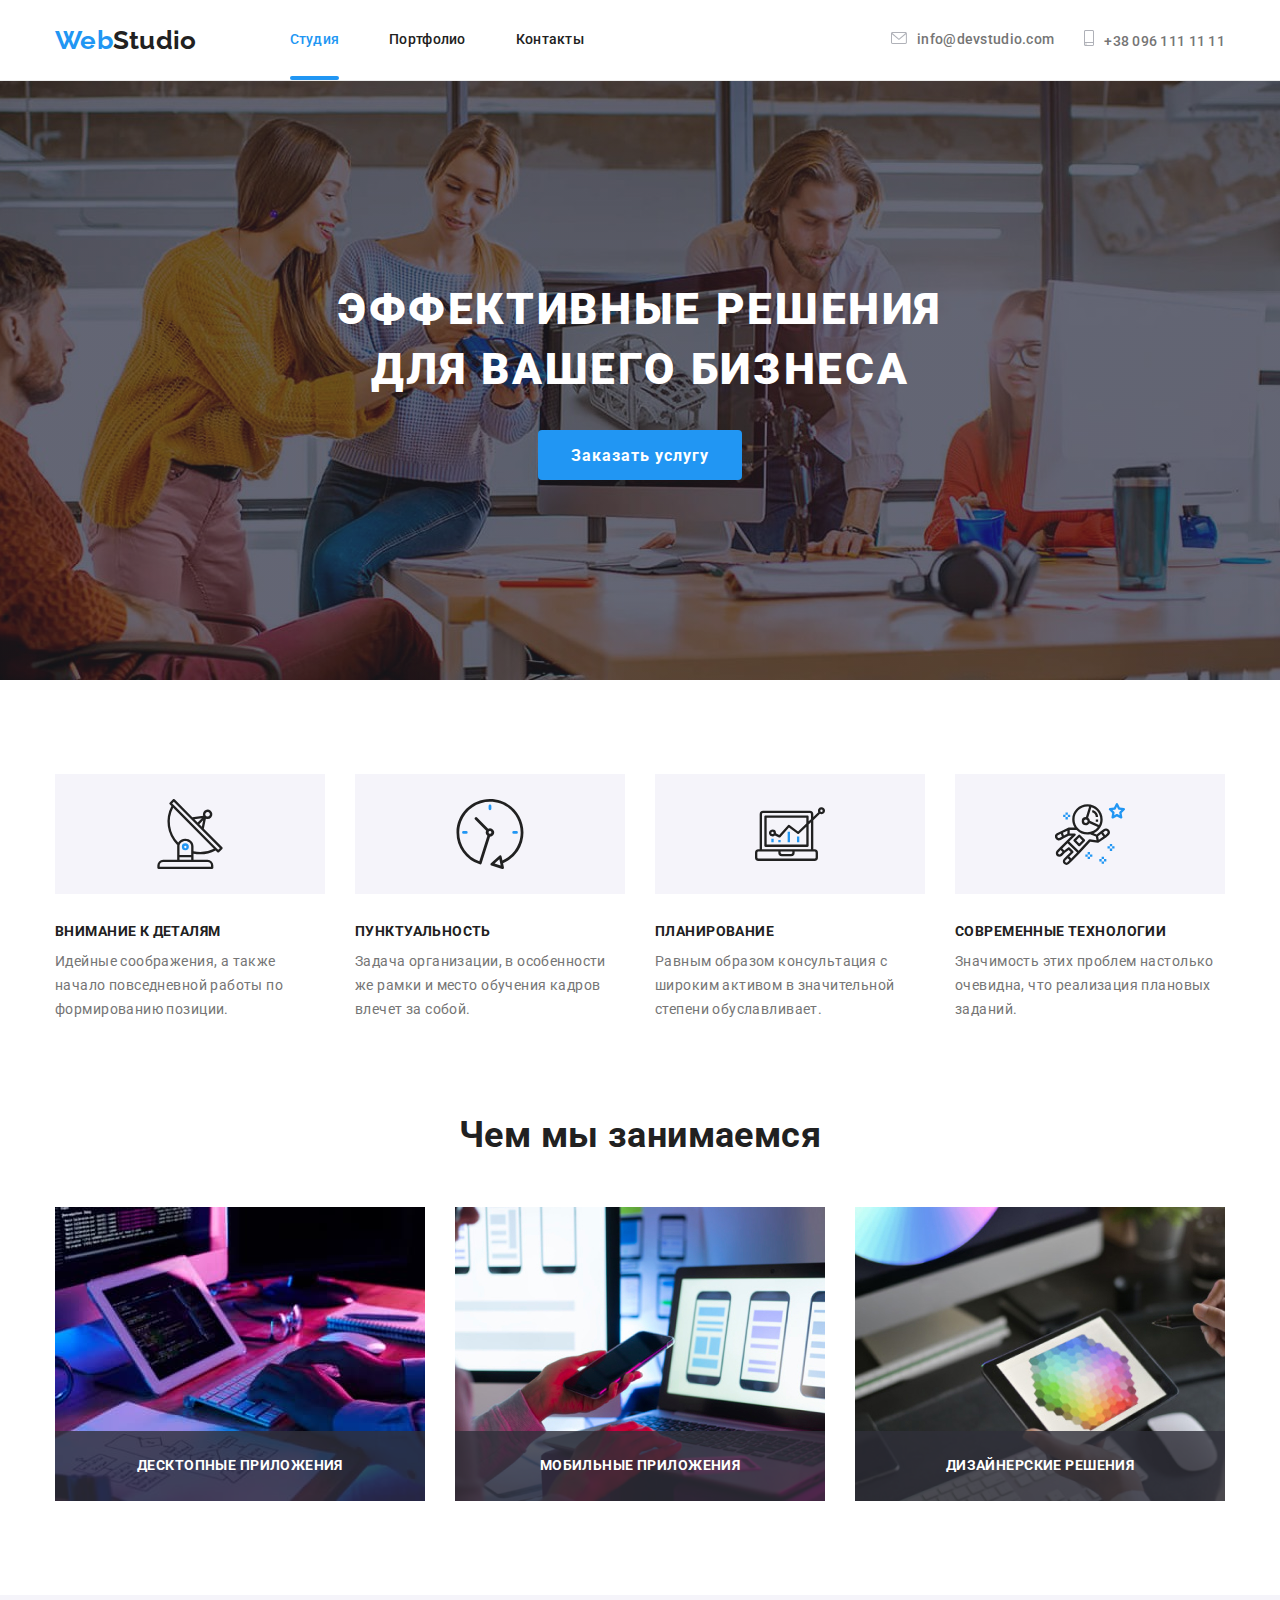
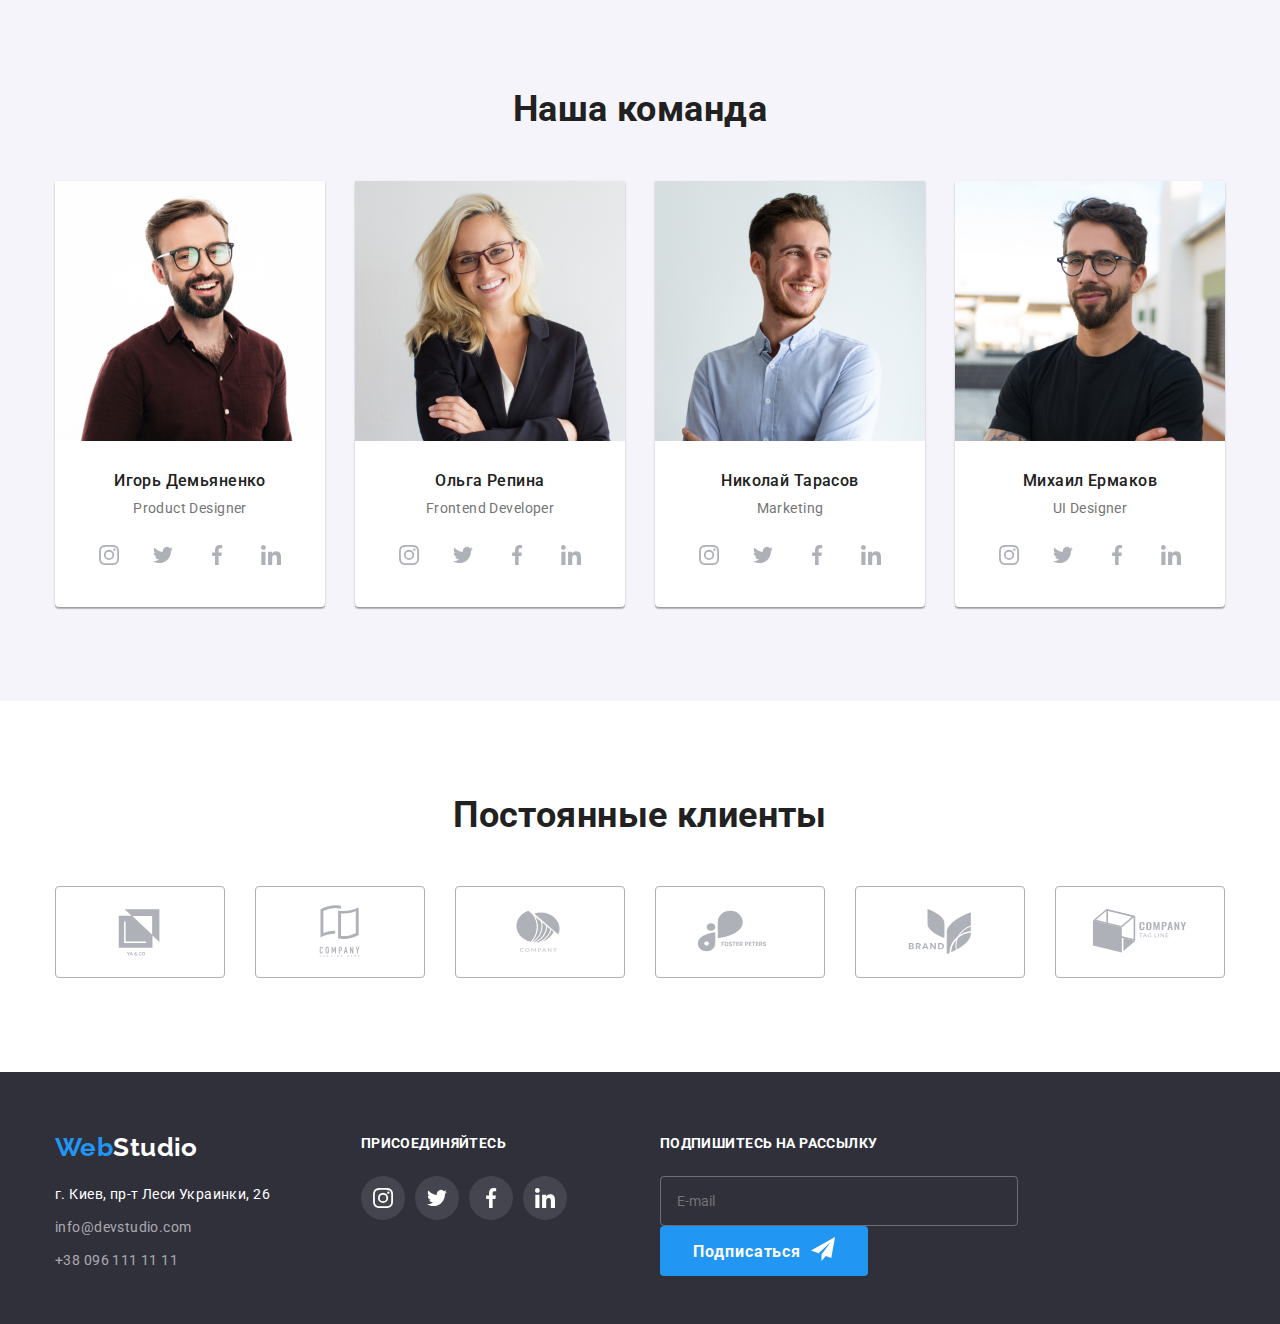
==== index.html @ db256083 "Create forms" ====
<!DOCTYPE html>
<html lang="ru">
  <head>
    <meta charset="UTF-8" />
    <meta http-equiv="X-UA-Compatible" content="IE=edge" />
    <meta name="viewport" content="width=device-width, initial-scale=1.0" />
    <title>WebStudio (Version 2.1)</title>
    <link
      rel="stylesheet"
      href="https://cdnjs.cloudflare.com/ajax/libs/modern-normalize/1.0.0/modern-normalize.min.css"
    />
    <!-- Нормализатор стилей -->
    <link rel="stylesheet" type="text/css" href="./css/styles.css" />
    <link rel="preconnect" href="https://fonts.googleapis.com" />
    <link rel="preconnect" href="https://fonts.gstatic.com" crossorigin />
    <link
      href="https://fonts.googleapis.com/css2?family=Raleway:wght@700&family=Roboto:wght@400;500;700;900&display=swap"
      rel="stylesheet"
    />
  </head>

  <body>
    <!-- HEADER -->

    <header class="header">
      <div class="container head">
        <a class="logo" href="#">Web<span class="logo__header">Studio</span></a>

        <nav class="nav">
          <ul class="nav__item">
            <li><a class="nav__link current" href="./index.html">Студия</a></li>
            <li><a class="nav__link" href="./portfolio.html">Портфолио</a></li>
            <li><a class="nav__link" href="#">Контакты</a></li>
          </ul>
        </nav>

        <ul class="contacts">
          <li class="contacts__item">
            <a class="contact" href="mailto:info@devstudio.com">
              <svg class="contact__svg envelope__icon">
                <use
                  href="./images/svg_directory/svg_sprite.svg#icon-envelope_vector"
                ></use></svg
              >info@devstudio.com</a
            >
          </li>
          <li class="contacts__item">
            <a class="contact" href="tel:+380961111111"
              ><svg class="contact__svg smartphone__icon">
                <use
                  href="./images/svg_directory/svg_sprite.svg#icon-smartphone_vector"
                ></use></svg
              >+38 096 111 11 11</a
            >
          </li>
        </ul>
      </div>
    </header>

    <main>
      <!-- MAIN_BLOCK -->

      <section class="section main">
        <!-- main -->
        <div class="container main">
          <h1 class="main__title">Эффективные решения для вашего бизнеса</h1>
          <button class="main__button" type="button" data-modal-open>
            Заказать услугу
          </button>
        </div>
      </section>

      <!-- FEATURES -->

      <section class="section__features">
        <!-- features -->
        <div class="container">
          <ul class="features">
            <!-- features__item -->
            <li class="features__item antenna__icon">
              <h3 class="features__title">Внимание к деталям</h3>
              <p class="features__text">
                Идейные соображения, а также начало повседневной работы по
                формированию позиции.
              </p>
            </li>

            <li class="features__item clock__icon">
              <h3 class="features__title">Пунктуальность</h3>
              <p class="features__text">
                Задача организации, в особенности же рамки и место обучения
                кадров влечет за собой.
              </p>
            </li>

            <li class="features__item diagram__icon">
              <h3 class="features__title">Планирование</h3>
              <p class="features__text">
                Равным образом консультация с широким активом в значительной
                степени обуславливает.
              </p>
            </li>

            <li class="features__item astronaut__icon">
              <h3 class="features__title">Современные технологии</h3>
              <p class="features__text">
                Значимость этих проблем настолько очевидна, что реализация
                плановых заданий.
              </p>
            </li>
          </ul>
        </div>
        <!-- /container-->
      </section>

      <!-- PICTURES -->

      <section class="section">
        <div class="container">
          <h2 class="title">Чем мы занимаемся</h2>

          <ul class="pictures">
            <li class="pictures__item">
              <img
                class="pictures__image"
                src="./images/pictures_directory/pictures_image1.jpg"
                alt="coding"
                width="370"
                height="294"
              />
              <div class="pictures__annotation">
                <h3 class="features__title pictures">Десктопные приложения</h3>
              </div>
            </li>

            <li class="pictures__item">
              <img
                class="pictures__image"
                src="./images/pictures_directory/pictures_image2.jpg"
                alt="development design"
                width="370"
                height="294"
              />
              <div class="pictures__annotation">
                <h3 class="features__title pictures">Мобильные приложения</h3>
              </div>
            </li>

            <li class="pictures__item">
              <img
                class="pictures__image"
                src="./images/pictures_directory/pictures_image3.jpg"
                alt="planchet with color specter"
                width="370"
                height="294"
              />
              <div class="pictures__annotation">
                <h3 class="features__title pictures">Дизайнерские решения</h3>
              </div>
            </li>
          </ul>
        </div>
        <!-- /container-->
      </section>
      <!-- /pictures -->

      <!-- TEAM -->

      <section class="section band">
        <div class="container">
          <h2 class="title">Наша команда</h2>

          <ul class="team">
            <li class="team__item">
              <img
                class="team__photo"
                src="./images/team_directory/team_image1.jpg"
                alt="Igor's photo"
                width="270"
                height="260"
              />

              <div class="team__info">
                <h3 class="team__name">Игорь Демьяненко</h3>
                <p class="team__prof">Product Designer</p>
              </div>

              <!-- Social Network 1 -->
              <ul class="network__links">
                <li class="network__into">
                  <a class="network__link" href="#">
                    <svg class="network__svg">
                      <use
                        href="./images/svg_directory/svg_sprite.svg#icon-instagram"
                      ></use>
                    </svg>
                  </a>
                </li>
                <li class="network__into">
                  <a class="network__link" href="#">
                    <svg class="network__svg">
                      <use
                        href="./images/svg_directory/svg_sprite.svg#icon-twitter"
                      ></use>
                    </svg>
                  </a>
                </li>
                <li class="network__into">
                  <a class="network__link" href="#">
                    <svg class="network__svg">
                      <use
                        href="./images/svg_directory/svg_sprite.svg#icon-facebook"
                      ></use>
                    </svg>
                  </a>
                </li>
                <li class="network__into">
                  <a class="network__link" href="#">
                    <svg class="network__svg">
                      <use
                        href="./images/svg_directory/svg_sprite.svg#icon-linkedin"
                      ></use>
                    </svg>
                  </a>
                </li>
              </ul>
            </li>

            <li class="team__item">
              <img
                class="team__photo"
                src="./images/team_directory/team_image2.jpg"
                alt="Igor's photo"
                width="270"
                height="260"
              />

              <div class="team__info">
                <h3 class="team__name">Ольга Репина</h3>
                <p class="team__prof">Frontend Developer</p>
              </div>

              <!-- Social Network 2 -->
              <ul class="network__links">
                <li class="network__into">
                  <a class="network__link" href="#">
                    <svg class="network__svg">
                      <use
                        href="./images/svg_directory/svg_sprite.svg#icon-instagram"
                      ></use>
                    </svg>
                  </a>
                </li>
                <li class="network__into">
                  <a class="network__link" href="#">
                    <svg class="network__svg">
                      <use
                        href="./images/svg_directory/svg_sprite.svg#icon-twitter"
                      ></use>
                    </svg>
                  </a>
                </li>
                <li class="network__into">
                  <a class="network__link" href="#">
                    <svg class="network__svg">
                      <use
                        href="./images/svg_directory/svg_sprite.svg#icon-facebook"
                      ></use>
                    </svg>
                  </a>
                </li>
                <li class="network__into">
                  <a class="network__link" href="#">
                    <svg class="network__svg">
                      <use
                        href="./images/svg_directory/svg_sprite.svg#icon-linkedin"
                      ></use>
                    </svg>
                  </a>
                </li>
              </ul>
            </li>

            <li class="team__item">
              <img
                class="team__photo"
                src="./images/team_directory/team_image3.jpg"
                alt="Igor's photo"
                width="270"
                height="260"
              />

              <div class="team__info">
                <h3 class="team__name">Николай Тарасов</h3>
                <p class="team__prof">Marketing</p>
              </div>

              <!-- Social Network 3 -->
              <ul class="network__links">
                <li class="network__into">
                  <a class="network__link" href="#">
                    <svg class="network__svg">
                      <use
                        href="./images/svg_directory/svg_sprite.svg#icon-instagram"
                      ></use>
                    </svg>
                  </a>
                </li>
                <li class="network__into">
                  <a class="network__link" href="#">
                    <svg class="network__svg">
                      <use
                        href="./images/svg_directory/svg_sprite.svg#icon-twitter"
                      ></use>
                    </svg>
                  </a>
                </li>
                <li class="network__into">
                  <a class="network__link" href="#">
                    <svg class="network__svg">
                      <use
                        href="./images/svg_directory/svg_sprite.svg#icon-facebook"
                      ></use>
                    </svg>
                  </a>
                </li>
                <li class="network__into">
                  <a class="network__link" href="#">
                    <svg class="network__svg">
                      <use
                        href="./images/svg_directory/svg_sprite.svg#icon-linkedin"
                      ></use>
                    </svg>
                  </a>
                </li>
              </ul>
            </li>

            <li class="team__item">
              <img
                class="team__photo"
                src="./images/team_directory/team_image4.jpg"
                alt="Igor's photo"
                width="270"
                height="260"
              />

              <div class="team__info">
                <h3 class="team__name">Михаил Ермаков</h3>
                <p class="team__prof">UI Designer</p>
              </div>

              <!-- Social Network 4 -->
              <ul class="network__links">
                <li class="network__into">
                  <a class="network__link" href="#">
                    <svg class="network__svg">
                      <use
                        href="./images/svg_directory/svg_sprite.svg#icon-instagram"
                      ></use>
                    </svg>
                  </a>
                </li>
                <li class="network__into">
                  <a class="network__link" href="#">
                    <svg class="network__svg">
                      <use
                        href="./images/svg_directory/svg_sprite.svg#icon-twitter"
                      ></use>
                    </svg>
                  </a>
                </li>
                <li class="network__into">
                  <a class="network__link" href="#">
                    <svg class="network__svg">
                      <use
                        href="./images/svg_directory/svg_sprite.svg#icon-facebook"
                      ></use>
                    </svg>
                  </a>
                </li>
                <li class="network__into">
                  <a class="network__link" href="#">
                    <svg class="network__svg">
                      <use
                        href="./images/svg_directory/svg_sprite.svg#icon-linkedin"
                      ></use>
                    </svg>
                  </a>
                </li>
              </ul>
            </li>
          </ul>
        </div>
        <!-- /container-->
      </section>
      <!-- /team -->

      <!-- CLIENTS -->

      <section class="section">
        <div class="container">
          <h2 class="title">Постоянные клиенты</h2>
          <ul class="clients">
            <li class="client">
              <a class="client__brand" href="#">
                <svg class="client__svg">
                  <use
                    href="./images/svg_directory/svg_sprite.svg#icon-client1"
                  ></use>
                </svg>
              </a>
            </li>
            <li class="client">
              <a class="client__brand" href="#">
                <svg class="client__svg">
                  <use
                    href="./images/svg_directory/svg_sprite.svg#icon-client2"
                  ></use>
                </svg>
              </a>
            </li>
            <li class="client">
              <a class="client__brand" href="#">
                <svg class="client__svg">
                  <use
                    href="./images/svg_directory/svg_sprite.svg#icon-client3"
                  ></use>
                </svg>
              </a>
            </li>
            <li class="client">
              <a class="client__brand" href="#">
                <svg class="client__svg">
                  <use
                    href="./images/svg_directory/svg_sprite.svg#icon-client4"
                  ></use>
                </svg>
              </a>
            </li>
            <li class="client">
              <a class="client__brand" href="#">
                <svg class="client__svg">
                  <use
                    href="./images/svg_directory/svg_sprite.svg#icon-client5"
                  ></use>
                </svg>
              </a>
            </li>
            <li class="client">
              <a class="client__brand" href="#">
                <svg class="client__svg">
                  <use
                    href="./images/svg_directory/svg_sprite.svg#icon-client6"
                  ></use>
                </svg>
              </a>
            </li>
          </ul>
        </div>
      </section>

      <!-- MODAL WINDOW -->

      <div class="backdrop is-hidden" data-modal>
        <div class="modal">
          <button class="modal__button" data-modal-close>
            <svg class="modal__svg">
              <use
                href="./images/svg_directory/svg_sprite.svg#icon-modal_cross"
              ></use>
            </svg>
          </button>

          <h2 class="modal__title">Оставьте свои данные, мы вам перезвоним</h2>

          <!-- * Form Modal Window-->
          <form>
            <ul class="form-modal__item">
              <li class="form-modal__list">
                <label class="form-modal__label">Имя</label>
                <input
                  class="form-modal__input name"
                  name="modal_name"
                  type="text"
                />
              </li>

              <li class="form-modal__list">
                <label class="form-modal__label">Телефон</label>
                <input
                  class="form-modal__input tel"
                  name="modal_tel"
                  type="tel"
                />
              </li>

              <li class="form-modal__list">
                <label class="form-modal__label">Почта</label>
                <input
                  class="form-modal__input email"
                  name="modal_email"
                  type="email"
                />
              </li>
              <li class="form-modal__list list__textarea">
                <label class="form-modal__label">Комментарий</label>
                <textarea
                  class="form-modal__input comment"
                  name="modal_comment"
                  placeholder="Введите текст"
                ></textarea>
              </li>
            </ul>
            <label class="form-modal__label">
              <input
                class="form-modal__radio"
                name="modal-radio"
                type="radio"
              />
              Соглашаюсь с рассылкой и принимаю
              <a class="form-modal__link">Условия договора</a>
            </label>
            <button class="main__button">Отправить</button>
          </form>
          <!-- /form -->
        </div>
      </div>
    </main>

    <!-- FOOTER -->

    <footer class="footer">
      <div class="container bottom">
        <!-- Feedback -->
        <div class="feedback">
          <a class="logo" href="#"
            >Web<span class="logo__footer">Studio</span></a
          >

          <address class="address">г. Киев, пр-т Леси Украинки, 26</address>

          <ul class="contacts__footer">
            <li>
              <a class="contact__footer" href="mailto:info@devstudio.com"
                >info@devstudio.com</a
              >
            </li>
            <li>
              <a class="contact__footer" href="tel:+380961111111"
                >+38 096 111 11 11</a
              >
            </li>
          </ul>
        </div>
        <!-- /Feedback -->

        <!-- Footer__Network -->
        <div class="footer__network">
          <h3 class="features__title bottom">присоединяйтесь</h3>
          <ul class="network__links bottom">
            <li class="network__into">
              <a class="network__link" href="#">
                <svg class="network__svg bottom">
                  <use
                    href="./images/svg_directory/svg_sprite.svg#icon-instagram"
                  ></use>
                </svg>
              </a>
            </li>
            <li class="network__into">
              <a class="network__link" href="#">
                <svg class="network__svg bottom">
                  <use
                    href="./images/svg_directory/svg_sprite.svg#icon-twitter"
                  ></use>
                </svg>
              </a>
            </li>
            <li class="network__into">
              <a class="network__link" href="#">
                <svg class="network__svg bottom">
                  <use
                    href="./images/svg_directory/svg_sprite.svg#icon-facebook"
                  ></use>
                </svg>
              </a>
            </li>
            <li class="network__into">
              <a class="network__link" href="#">
                <svg class="network__svg bottom">
                  <use
                    href="./images/svg_directory/svg_sprite.svg#icon-linkedin"
                  ></use>
                </svg>
              </a>
            </li>
          </ul>
        </div>

        <div class="form__footer">
          <h3 class="features__title bottom">Подпишитесь на рассылку</h3>
          <form>
            <label>
              <input
                class="form-mail__footer"
                name="email__footer"
                type="email"
                placeholder="E-mail"
              />
            </label>
            <button class="main__button form">
              Подписаться<svg class="form-footer__svg">
                <use
                  href="./images/svg_directory/svg_sprite.svg#icon-telegram_vector"
                ></use>
              </svg>
            </button>
          </form>
        </div>
      </div>
      <!-- /container-->
    </footer>

    <!-- JS Scripts -->

    <script src="./modal.js"></script>
  </body>
</html>
---- css/styles.css ----
html {
  box-sizing: border-box;
}

*,
*::after,
*::before {
  box-sizing: inherit;
}

:root {
  --title-color: #212121;
  --active-linc-color: #2196f3;
  --text-color: #757575;
  --header-white: #ffffff;
  --background-team: #f5f4fa;
  --background-footer-color: #2f303a;
  --contact-footer-color: rgba(255, 255, 255, 0.6);
  --portfolio-border-color: #eeeeee;
  --header-border-color: #ececec;
  /* icons-color*/
  --pictures-annotation-color: rgba(47, 48, 58, 0.8);
  --social-network-rest: #afb1b8;
  --social-network-footer: rgba(255, 255, 255, 0.1);
  --modal-alpha: rgba(0, 0, 0, 0.2);
  --modal-button-color: #000;
  /* form-color */
  --invisible: rgba(0, 0, 0, 0);
  --footer-form-email: rgba(255, 255, 255, 0.3);
  --modal-form-border: rgba(33, 33, 33, 0.2);
}

body {
  padding-top: 80px;

  font-family: "Roboto", "Raleway", sans-serif;
  font-style: normal;
  color: var(--title-color, black);
  font-size: 14px;
  font-weight: normal;
  line-height: 1.14;
  letter-spacing: 0.03em;
}

ul {
  padding: 0;
  margin: 0;
}

h1,
h2,
h3,
h4,
h5,
h6,
p {
  margin: 0;
  padding: 0;
}

img {
  display: block;
}

/* !!! Containers !!! */

.container {
  width: 1200px;
  margin: 0 auto;
  padding: 0 15px;
}

.container.head {
  display: flex;
  /* центрирует контент по вертикале */
  align-items: center;
}

.container.bottom {
  display: flex;
}

/* !!! Header and Footer !!! */

.header {
  position: fixed;
  z-index: 10;
  top: 0;
  width: 100%;

  background-color: var(--header-white, white);
  border-bottom: 1px solid var(--header-border-color);

  font-weight: 500;
  letter-spacing: 0.02em;
}

.footer {
  color: var(--header-white, white);
  background-color: var(--background-footer-color, black);
  height: 252px;
  line-height: 1.7;
  padding: 60px 0;
}

.logo {
  text-decoration: none;
  font-family: "Raleway", sans-serif;
  font-size: 26px;
  font-weight: bold;
  line-height: 1.19;
  color: var(--active-linc-color, lightblue);

  margin-right: 93px;
}

.logo__header {
  color: var(--title-color, black);
}

.logo__footer {
  color: var(--header-white, white);
}

.nav__item {
  list-style: none;

  padding: 0;
  margin: 0;
  display: flex;
}

.nav__item li:not(:last-child) {
  margin-right: 50px;
}
.contacts li:not(:last-child) {
  /* всем элементам кроме последнего */
  margin-right: 30px;
}

.nav__link {
  text-decoration: none;
  color: inherit;

  display: block;
  padding-top: 32px;
}

.contacts {
  display: flex;
  align-items: center;
  list-style: none;

  padding: 0;
  margin-left: auto;
}

.contact {
  text-decoration: none;
  color: var(--text-color, gray);

  padding-top: 32px;
  padding-bottom: 32px;

  transition-duration: 250ms;
  transition-timing-function: cubic-bezier(0.4, 0, 0.2, 1);
}

.contact__svg {
  margin-right: 10px;
  fill: var(--social-network-rest, gray);

  transition-duration: 250ms;
  transition-timing-function: cubic-bezier(0.4, 0, 0.2, 1);
}

.contact__svg.envelope__icon {
  width: 16px;
  height: 12px;
}

.contact__svg.smartphone__icon {
  width: 10px;
  height: 16px;
}

.contact:hover .contact__svg,
.contact:focus .contact__svg {
  fill: var(--active-linc-color, lightblue);
}

.contacts__footer {
  list-style: none;
  padding: 0;
}

.contact__footer {
  display: block;
  text-decoration: none;
  color: var(--contact-footer-color, white);
}

.contacts__footer li:not(:last-child) {
  margin-bottom: 9px;
}

.nav__link,
.contact,
.contact__foote {
  transition-duration: 250ms;
  transition-timing-function: cubic-bezier(0.4, 0, 0.2, 1);
}

.nav__link:hover,
.nav__link:focus,
.contact:hover,
.contact:focus,
.contact__footer:hover,
.contact__footer:focus {
  color: var(--active-linc-color, lightblue);
}

.nav__link::after {
  display: block;
  content: "";
  margin-top: 28px;

  width: inherit;
  height: 4px;
  background-color: var(--active-linc-color);
  border-radius: 2px;

  transition-duration: 250ms;
  transition-timing-function: cubic-bezier(0.4, 0, 0.2, 1);

  opacity: 0;
}

.nav__link:hover::after,
.nav__link.current::after {
  opacity: 1;
}

.nav__link.current {
  color: var(--active-linc-color, lightblue);
}

.footer .logo {
  display: block;
  margin-bottom: 20px;
}

.address {
  font-style: normal;
  margin-bottom: 9px;
}

/* !!! Main block !!! */

.section {
  /* margin-bottom: 94px; */
  padding: 94px 0;
}

.section.main {
  letter-spacing: 0.06em;
  text-align: center;
  color: var(--header-white);

  background-image: linear-gradient(
      to right,
      rgba(47, 48, 58, 0.4),
      rgba(47, 48, 58, 0.4)
    ),
    url("../images/hero_directory/hero.jpg");
  background-repeat: no-repeat;
  background-size: cover;
  background-position: center;
  background-color: var(--background-footer-color, gray);

  height: 600px;
  padding: 200px 0;
}

.main__title {
  font-size: 44px;
  font-weight: 900;
  line-height: 1.36;
  letter-spacing: 0.06em;
  text-transform: uppercase;

  width: 696px;
  margin: 0 auto;
  margin-bottom: 30px;
}

.main__button {
  color: var(--header-white, white);
  background-color: var(--active-linc-color, lightblue);

  font-family: inherit;
  font-size: 16px;
  font-weight: bold;
  line-height: 1.87;
  letter-spacing: 0.06em;
  cursor: pointer;

  /* width: 200px; */
  min-width: 200px;
  height: 50px;

  border-radius: 4px;
  padding: 10px 32px;
  text-align: center;
  border: 1px solid transparent;

  transition-duration: 250ms;
  transition-timing-function: cubic-bezier(0.4, 0, 0.2, 1);
}

.main__button:hover,
.main__button:focus {
  background-color: #188ce8;
}

/* !!! Features  block !!! */

.title {
  font-size: 36px;
  line-height: 1.16;

  text-align: center;
  margin-bottom: 50px;
}

.section__features {
  padding-top: 94px;
}

.features {
  list-style: none;
  text-align: left;

  display: flex;
  justify-content: center;
  padding: 0;
}

.features__item {
  width: 270px;
}

.features__item:not(:last-child) {
  margin-right: 30px;
}

.features__item::before {
  display: block;
  content: "";

  height: 120px;
  margin-bottom: 30px;

  background-repeat: no-repeat;
  background-size: contain;
  background-position: center;
  background-color: var(--background-team, gray);
}

.features__item.antenna__icon::before {
  background-image: url("../images/svg_directory/svg__features/antenna_vector.svg");
  background-size: 70px;
}

.features__item.clock__icon::before {
  background-image: url("../images/svg_directory/svg__features/clock_vector.svg");
  background-size: 70px;
}

.features__item.diagram__icon::before {
  background-image: url("../images/svg_directory/svg__features/diagram_vector.svg");
  background-size: 70px;
}

.features__item.astronaut__icon::before {
  background-image: url("../images/svg_directory/svg__features/astronaut_vector.svg");
  background-size: 70px;
}

.features__title {
  font-size: 14px;
  text-transform: uppercase;

  margin-bottom: 10px;
}

.features__text {
  color: var(--text-color, gray);
  line-height: 1.7;
  margin: 0;
}

/* !!! Pictures block !!! */

.pictures {
  display: flex;
  justify-content: center;
  padding: 0;

  list-style: none;
}

.pictures__item {
  position: relative; /* без этого атрибута появляются 3px внизу*/
}

.pictures__item:not(:last-child) {
  margin-right: 30px;
}

.pictures__annotation {
  position: absolute;
  bottom: 0;
  padding-top: 27px;
  padding-bottom: 27px;
  width: 100%;
  text-align: center;
  background-color: var(--pictures-annotation-color);
}

.features__title.pictures {
  margin: 0;
  color: var(--header-white, white);
}

/* !!! Team block !!! */

.section.band {
  background-color: var(--background-team);
}

.team {
  list-style: none;
  display: flex;
}

.team__item {
  text-align: center;
  line-height: 1.19;
  width: 270px;

  background-color: var(--header-white, white);
  border-radius: 0px 0px 4px 4px;
  box-shadow: 0px 1px 3px rgba(0, 0, 0, 0.12), 0px 1px 1px rgba(0, 0, 0, 0.14),
    0px 2px 1px rgba(0, 0, 0, 0.2);
}

.team__item:not(:last-child) {
  margin-right: 30px;
}

.team__photo,
.portfolio__image {
  display: block;
}

.team__info {
  padding-top: 30px;
}

.team__name {
  font-size: 16px;
  font-weight: 500;

  margin-bottom: 10px;
}

.team__prof {
  color: var(--text-color, gray);
}

/* Social Network*/

.network__links {
  list-style: none;
  display: flex;
  padding: 16px 32px 30px 32px;
}

.network__into:not(:last-child) {
  margin-right: 10px;
}

.network__link {
  display: flex;
  cursor: pointer;
  width: 44px;
  height: 44px;
  justify-content: center;
  align-items: center;

  border-radius: 50%;
  transition-duration: 250ms;
  transition-timing-function: cubic-bezier(0.4, 0, 0.2, 1);
}

.network__link:hover,
.network__link:focus {
  background: var(--active-linc-color, teal);
}

.network__svg {
  width: 20px;
  height: 20px;
  fill: var(--social-network-rest, gray);

  transition-duration: 250ms;
  transition-timing-function: cubic-bezier(0.4, 0, 0.2, 1);
}

.network__link:hover .network__svg,
.network__link:focus .network__svg {
  fill: var(--header-white, white);
}

/* !!! Clients block !!! */

.clients {
  list-style: none;
  display: flex;
}

.client:not(:last-child) {
  margin-right: 30px;
}

.client__brand {
  display: flex;
  justify-content: center;
  align-items: center;

  border: 1px solid var(--social-network-rest, gray);
  border-radius: 4px;

  width: 170px;
  height: 92px;

  transition-duration: 250ms;
  transition-timing-function: cubic-bezier(0.4, 0, 0.2, 1);
}

.client__brand:hover,
.client__brand:focus {
  border: 1px solid var(--active-linc-color, teal);
}

.client__svg {
  width: 106px;
  height: 60px;
  fill: var(--social-network-rest, gray);

  transition-duration: 250ms;
  transition-timing-function: cubic-bezier(0.4, 0, 0.2, 1);
}

.client__brand:hover .client__svg,
.client__brand:focus .client__svg {
  fill: var(--active-linc-color, teal);
}

/* *Footer__Network */

.feedback {
  margin-right: 70px;
}

.footer__network {
  margin-right: 93px;
}

.features__title.bottom {
  margin-bottom: 20px;
}

.network__links.bottom {
  padding: 0;
}

.network__links.bottom .network__link {
  background: var(--social-network-footer, gray);
  border-radius: 50%;
}
.network__links.bottom .network__link:hover,
.network__links.bottom .network__link:focus {
  background: var(--active-linc-color, teal);
}

.network__svg.bottom {
  fill: var(--header-white);
}

/* *Form__Footer */

.form-mail__footer {
  width: 358px;
  height: 50px;
  margin-right: 12px;
  padding: 15px 16px;

  color: var(--contact-footer-color);

  background-color: var(--invisible);
  border: 1px solid var(--footer-form-email);
  border-radius: 4px;
}

.main__button.form {
  display: flex;
}

.form-footer__svg {
  width: 24px;
  height: 24px;
  margin-left: 10px;
  justify-content: center;
  align-items: center;

  fill: var(--header-white, white);
}

/* !!! Portfolio !!! */

.visually-hidden {
  /* Скрывает заголовок */
  position: absolute;
  width: 1px;
  height: 1px;
  margin: -1px;
  border: 0;
  padding: 0;

  white-space: nowrap;
  clip-path: inset(100%);
  clip: rect(0 0 0 0);
  overflow: hidden;
}

.filter {
  list-style: none;
  justify-content: center;
  display: flex;
  margin-bottom: 50px;
}

.filter li:not(:last-child) {
  margin-right: 8px;
}

.filter__button {
  font-family: inherit;
  font-size: 16px;
  font-weight: 500;
  line-height: 1.62;
  letter-spacing: 0.03em;
  cursor: pointer;

  color: inherit;
  background-color: var(--background-team);

  border-radius: 4px;
  padding: 6px 22px;
  text-align: center;
  border: 1px solid transparent;

  transition-duration: 250ms;
  transition-timing-function: cubic-bezier(0.4, 0, 0.2, 1);
}

.filter__button:hover,
.filter__button:focus {
  color: var(--header-white, white);
  background-color: var(--active-linc-color, lightblue);
  box-shadow: 0px 3px 1px rgba(0, 0, 0, 0.1), 0px 1px 2px rgba(0, 0, 0, 0.08),
    0px 2px 2px rgba(0, 0, 0, 0.12);
}

.portfolio__items {
  list-style: none;

  display: flex;
  flex-wrap: wrap;
}

.portfolio__project {
  width: 370px;

  transition-duration: 250ms;
  transition-timing-function: cubic-bezier(0.4, 0, 0.2, 1);
}

.portfolio__project:hover {
  cursor: pointer;
  box-shadow: 0px 1px 1px rgba(0, 0, 0, 0.12), 0px 4px 4px rgba(0, 0, 0, 0.06),
    1px 4px 6px rgba(0, 0, 0, 0.16);
}

.portfolio__project:not(:nth-child(3n + 3)) {
  margin-right: 30px;
}

.portfolio__project:not(:nth-child(1n + 7)) {
  margin-bottom: 30px;
}

.portfolio__thumb {
  position: relative;
  overflow: hidden;
  width: 370px;
  height: 294px;
}

.portfolio__window {
  position: absolute;
  bottom: 0;

  width: 100%;
  height: 100%;

  font-size: 18px;
  font-weight: normal;
  line-height: 1.5;
  color: #ffffff;
  text-align: left;

  background-color: rgba(33, 150, 243, 0.9);

  transform: translateY(100%);
  transition: transform 250ms cubic-bezier(0.4, 0, 0.2, 1);
}

.portfolio__window p {
  padding: 63px 24px;
}

.portfolio__project:hover .portfolio__window {
  transform: translateY(0);
}

.portfolio__item {
  padding: 20px 24px;
  border-left: 1px solid var(--portfolio-border-color, gray);
  border-right: 1px solid var(--portfolio-border-color, gray);
  border-bottom: 1px solid var(--portfolio-border-color, gray);
}

.portfolio__title {
  font-size: 18px;
  line-height: 2;
  letter-spacing: 0.06em;

  margin-bottom: 4px;
}

.portfolio__specialization {
  font-size: 16px;
  line-height: 1.87;
  color: var(--text-color, gray);
}

/* !!! Modal Window !!! */

.backdrop {
  position: fixed;
  z-index: 20;

  top: 0;
  width: 100%;
  height: 100%;
  background-color: var(--modal-alpha);
}

.backdrop.is-hidden {
  opacity: 0;
  pointer-events: none;
  visibility: hidden;
}

.modal {
  position: absolute;
  top: 50%;
  left: 50%;
  transform: translate(-50%, -50%);

  width: 528px;
  height: 581px;

  text-align: center;

  background-color: var(--header-white, white);
}

.modal__button {
  display: flex;
  justify-content: center;
  align-items: center;

  width: 30px;
  height: 30px;
  padding: 0;
  margin-left: auto;
  margin-top: 8px;
  margin-right: 8px;

  background-color: var(--header-white, white);
  border: 1px solid rgba(0, 0, 0, 0.1);
  border-radius: 50%;

  cursor: pointer;
  transition-duration: 250ms;
  transition-timing-function: cubic-bezier(0.4, 0, 0.2, 1);
}

.modal__button:hover,
.modal__button:focus {
  background-color: rgb(235, 18, 18);
}

.modal__svg {
  width: 11px;
  height: 11px;
  fill: var(--modal-button-color);

  transition-duration: 250ms;
  transition-timing-function: cubic-bezier(0.4, 0, 0.2, 1);
}

.modal__button:hover .modal__svg,
.modal__button:focus .modal__svg {
  fill: var(--header-white);
}

.modal__title {
  margin-bottom: 12px;

  font-size: 20px;
  font-weight: bold;
  line-height: 1.15;
}

/* * Form__Modal-Window*/

.form-modal__item {
  padding-left: 40px;
  padding-right: 40px;

  text-align: left;
}

.form-modal__list {
  margin-bottom: 10px;
  list-style: none;
}

.form-modal__list.list__textarea {
  margin-bottom: 20px;
}

.form-modal__label {
  display: block;
  margin-bottom: 4px;
  color: var(--text-color);
}

.form-modal__input {
  width: 448px;
  height: 40px;

  border: 1px solid var(--modal-form-border);
  border-radius: 4px;

  transition-duration: 250ms;
  transition-timing-function: cubic-bezier(0.4, 0, 0.2, 1);
}

.form-modal__input.comment {
  display: block;
  height: 120px;
  padding: 12px 16px;

  resize: none;
}

.form-modal__input:hover,
.form-modal__input:focus,
.form-modal__input:active {
  border: 1px solid var(--active-linc-color);
}

.form-modal__link {
}
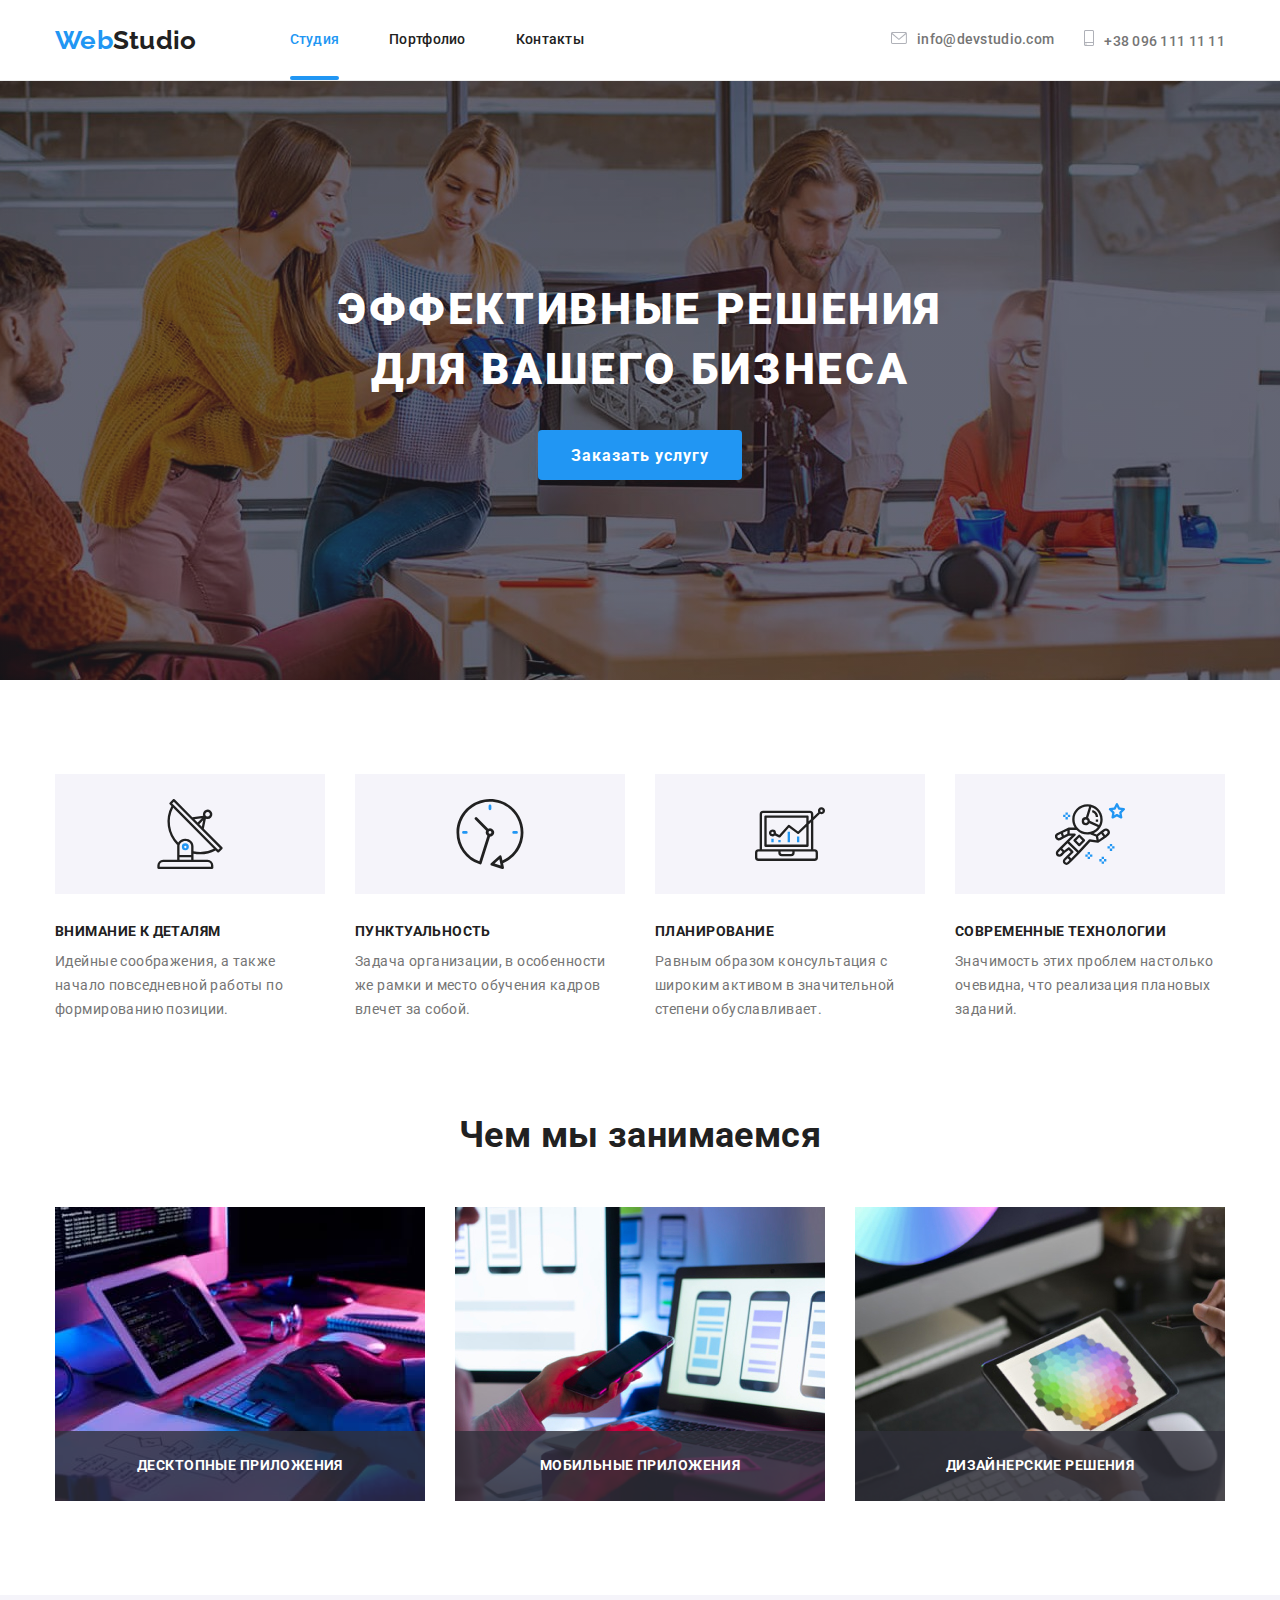
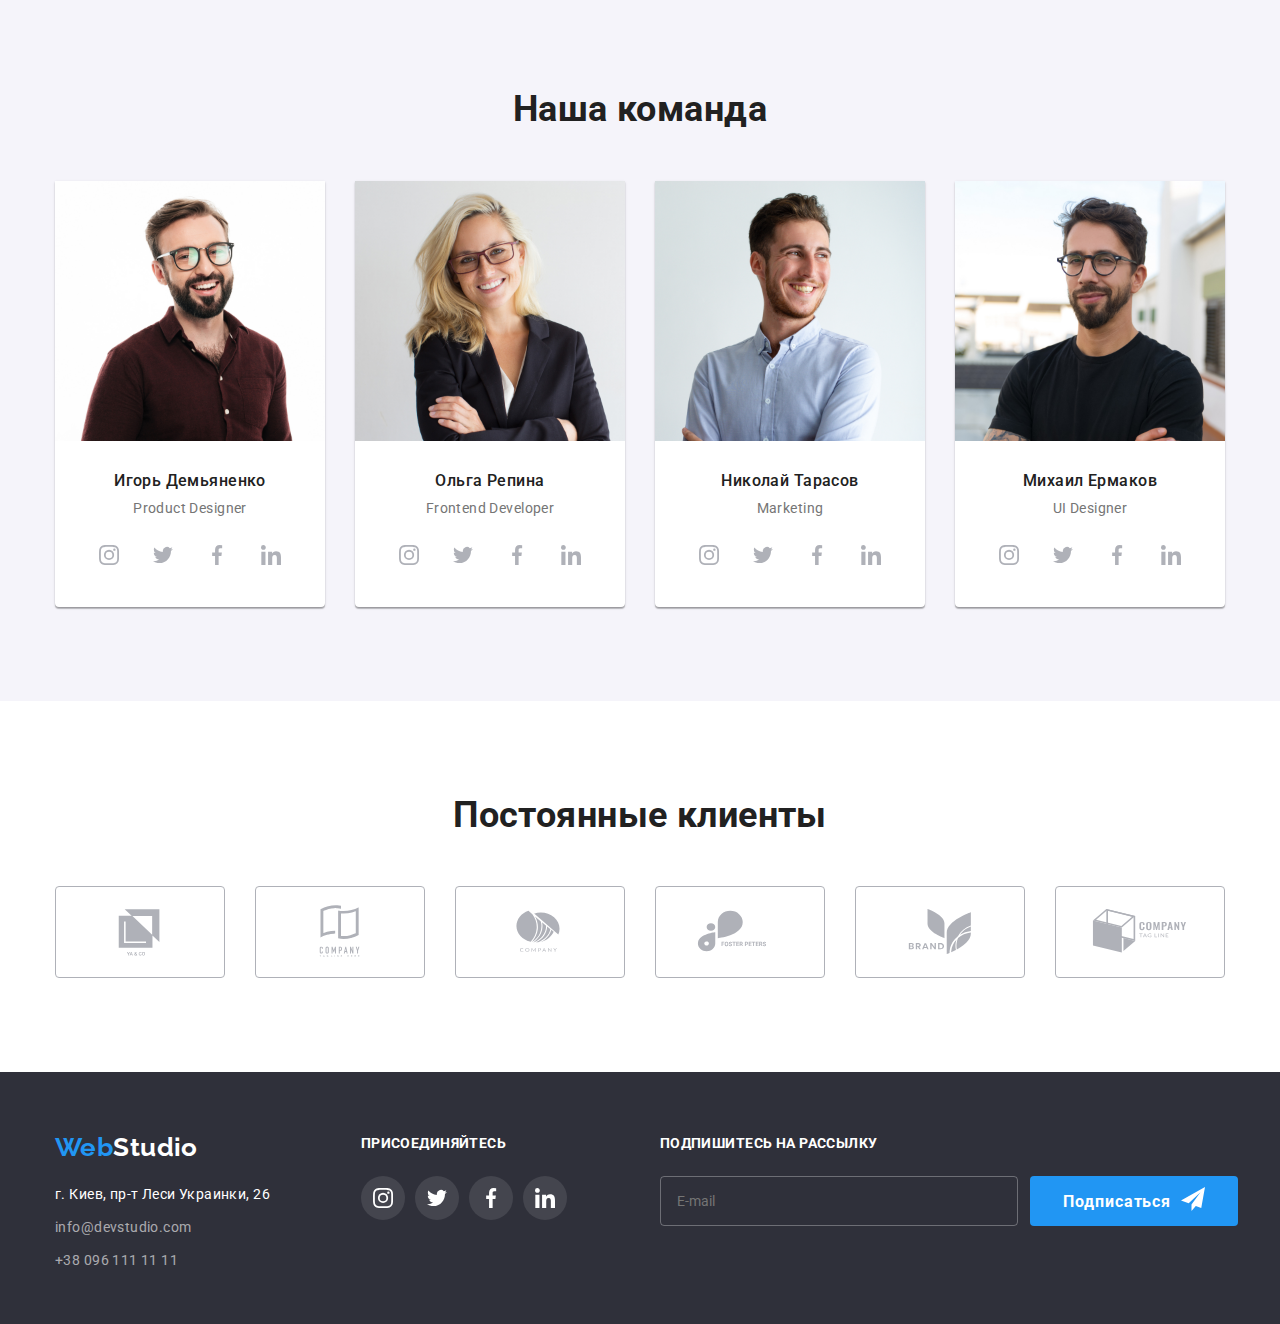
==== commit cb22f4c0: "Fix form in modal window" ====
--- a/index.html
+++ b/index.html
@@ -460,7 +460,7 @@
         </div>
       </section>
 
-      <!-- MODAL WINDOW -->
+      <!-- !!!MODAL WINDOW -->
 
       <div class="backdrop is-hidden" data-modal>
         <div class="modal">
@@ -479,30 +479,46 @@
             <ul class="form-modal__item">
               <li class="form-modal__list">
                 <label class="form-modal__label">Имя</label>
-                <input
-                  class="form-modal__input name"
-                  name="modal_name"
-                  type="text"
-                />
+                <div class="form-modal__into">
+                  <input
+                    class="form-modal__input name"
+                    name="modal_name"
+                    type="text"
+                  />
+                  <svg class="form-modal__svg man__svg">
+                    <use  href="./images/svg_directory/svg_sprite.svg#icon-man_phorm_vector"></use>
+                  </svg>
+                </div>
               </li>
 
               <li class="form-modal__list">
                 <label class="form-modal__label">Телефон</label>
-                <input
-                  class="form-modal__input tel"
-                  name="modal_tel"
-                  type="tel"
-                />
+                <div class="form-modal__into">
+                  <input
+                    class="form-modal__input tel"
+                    name="modal_tel"
+                    type="tel"
+                  />
+                  <svg class="form-modal__svg telephone__svg">
+                    <use  href="./images/svg_directory/svg_sprite.svg#icon-telephone_phorm_vector"></use>
+                  </svg>
+                </div>
               </li>
 
               <li class="form-modal__list">
                 <label class="form-modal__label">Почта</label>
-                <input
-                  class="form-modal__input email"
-                  name="modal_email"
-                  type="email"
-                />
+                <div class="form-modal__into">
+                  <input
+                    class="form-modal__input email"
+                    name="modal_email"
+                    type="email"
+                  />
+                  <svg class="form-modal__svg envelope__svg">
+                    <use  href="./images/svg_directory/svg_sprite.svg#icon-envelope_phorm_vector"></use>
+                  </svg>
+                </div>
               </li>
+
               <li class="form-modal__list list__textarea">
                 <label class="form-modal__label">Комментарий</label>
                 <textarea
@@ -511,17 +527,20 @@
                   placeholder="Введите текст"
                 ></textarea>
               </li>
+
+              <li class="form-modal__list list__checkbox">
+                <label class="form-modal__label">
+                <input
+                class="form-modal__checkbox"
+                name="modal-checkbox"
+                type="checkbox"
+              />
+              Соглашаюсь с рассылкой и принимаю <a class="form-modal__link" href="#">Условия договора</a>
+                </label>
+              </li>
             </ul>
-            <label class="form-modal__label">
-              <input
-                class="form-modal__radio"
-                name="modal-radio"
-                type="radio"
-              />
-              Соглашаюсь с рассылкой и принимаю
-              <a class="form-modal__link">Условия договора</a>
-            </label>
-            <button class="main__button">Отправить</button>
+            
+            <button class="main__button" type="submit">Отправить</button>
           </form>
           <!-- /form -->
         </div>
@@ -600,7 +619,7 @@
 
         <div class="form__footer">
           <h3 class="features__title bottom">Подпишитесь на рассылку</h3>
-          <form>
+          <form class="form__footer-item"
             <label>
               <input
                 class="form-mail__footer"
@@ -609,7 +628,7 @@
                 placeholder="E-mail"
               />
             </label>
-            <button class="main__button form">
+            <button class="main__button form" type="submit">
               Подписаться<svg class="form-footer__svg">
                 <use
                   href="./images/svg_directory/svg_sprite.svg#icon-telegram_vector"
--- a/css/styles.css
+++ b/css/styles.css
@@ -601,6 +601,10 @@
 
 /* *Form__Footer */
 
+.form__footer-item {
+  display: flex;
+}
+
 .form-mail__footer {
   width: 358px;
   height: 50px;
@@ -852,6 +856,7 @@
 .form-modal__item {
   padding-left: 40px;
   padding-right: 40px;
+  margin-bottom: 30px;
 
   text-align: left;
 }
@@ -863,17 +868,31 @@
 
 .form-modal__list.list__textarea {
   margin-bottom: 20px;
+}
+
+.form-modal__list.list__checkbox .form-modal__label {
+  font-size: 14px;
+  line-height: 1.7;
+  letter-spacing: 0.03em;
+}
+
+.form-modal__into {
+  position: relative;
 }
 
 .form-modal__label {
   display: block;
   margin-bottom: 4px;
+
+  font-size: 12px;
+  letter-spacing: 0.01em;
   color: var(--text-color);
 }
 
 .form-modal__input {
   width: 448px;
   height: 40px;
+  padding: 12px 12px 12px 42px;
 
   border: 1px solid var(--modal-form-border);
   border-radius: 4px;
@@ -891,10 +910,44 @@
 }
 
 .form-modal__input:hover,
-.form-modal__input:focus,
-.form-modal__input:active {
+.form-modal__input:focus {
   border: 1px solid var(--active-linc-color);
 }
 
+.form-modal__svg {
+  position: absolute;
+  transition-duration: 250ms;
+  transition-timing-function: cubic-bezier(0.4, 0, 0.2, 1);
+}
+
+.form-modal__svg.man__svg {
+  width: 12px;
+  height: 12px;
+  left: 15px;
+  bottom: 14px;
+  fill: var(--modal-button-color, black);
+}
+
+.form-modal__svg.telephone__svg {
+  width: 13px;
+  height: 13px;
+  left: 14px;
+  bottom: 14px;
+}
+
+.form-modal__svg.envelope__svg {
+  width: 15px;
+  height: 12px;
+  left: 13.5px;
+  bottom: 14px;
+}
+
+.form-modal__input:hover + .form-modal__svg,
+.form-modal__input:focus + .form-modal__svg {
+  fill: var(--active-linc-color);
+}
+
 .form-modal__link {
-}
+  text-decoration: underline;
+  color: var(--active-linc-color);
+}
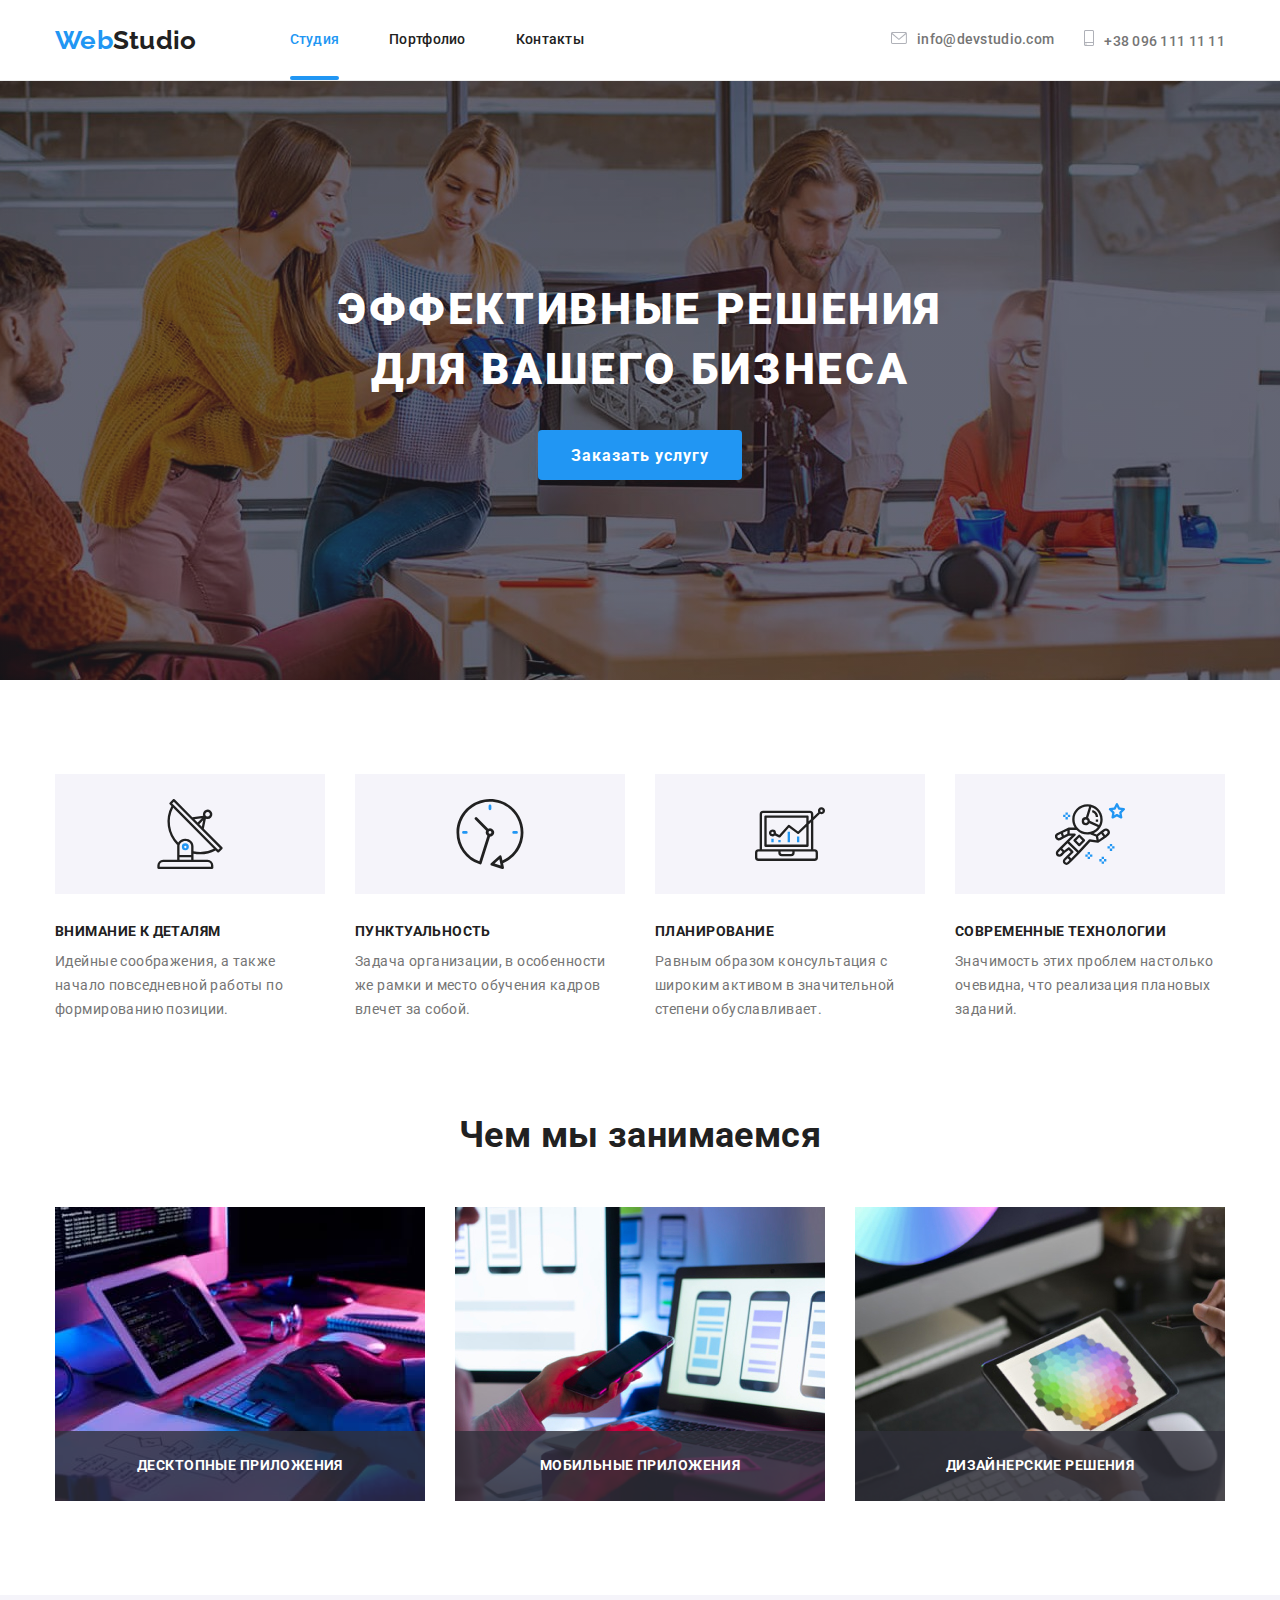
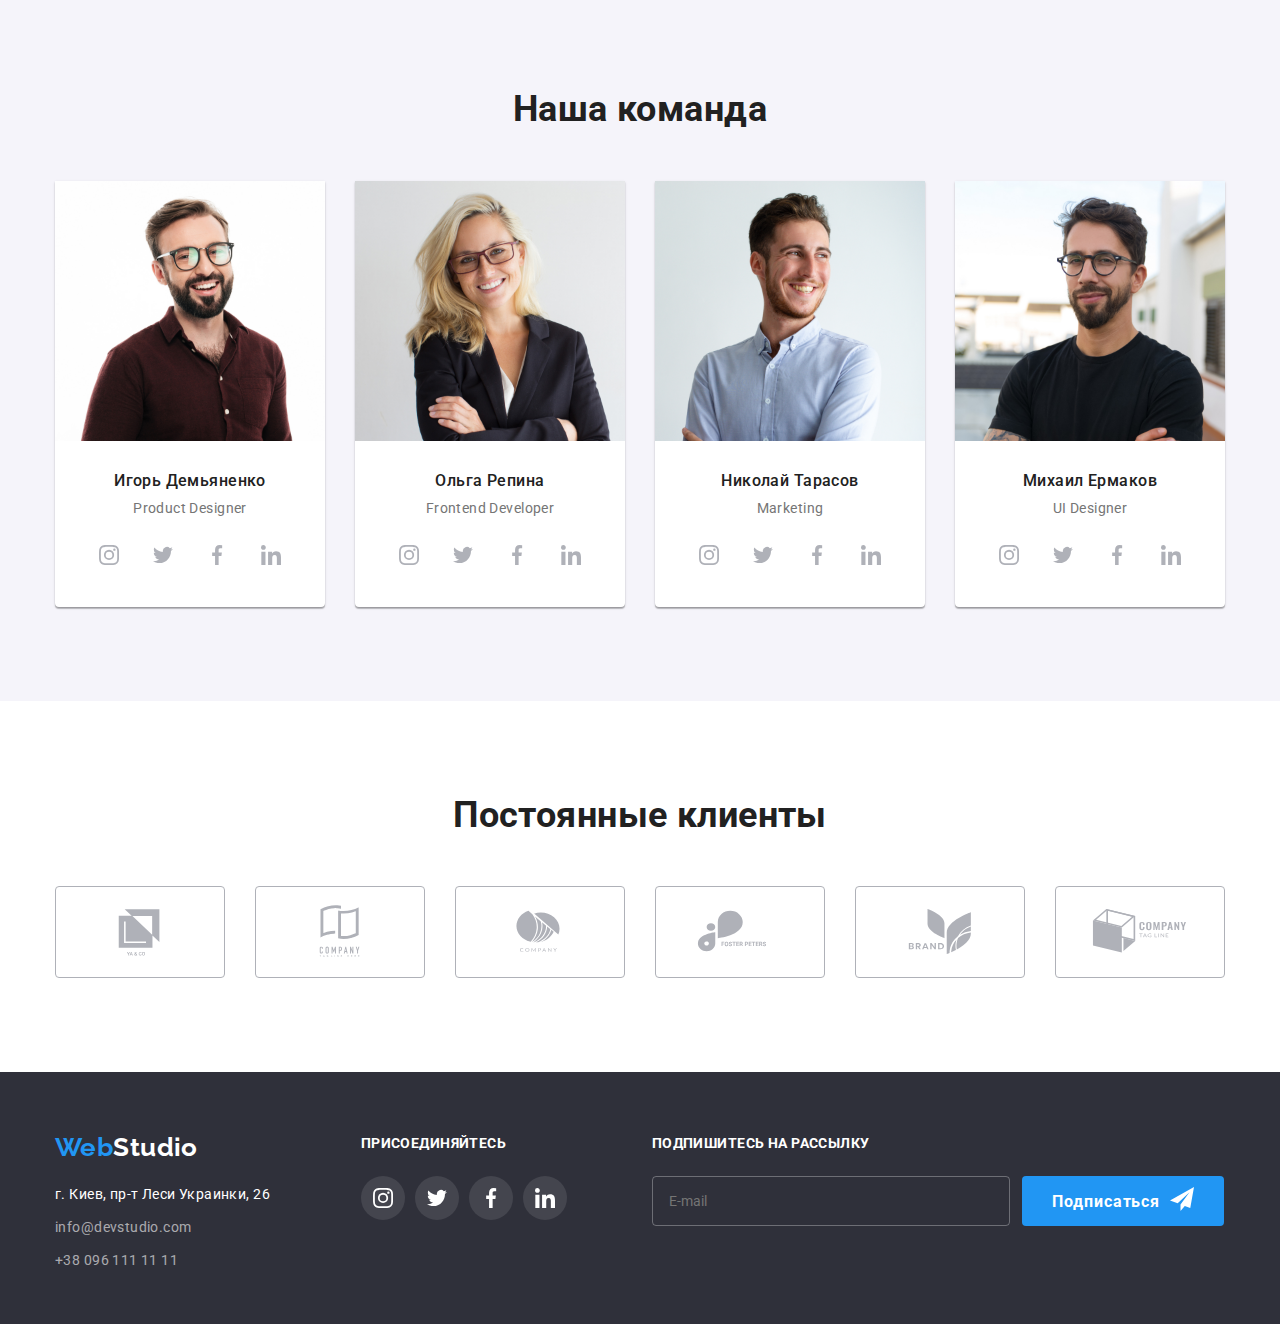
==== commit daf98ac4: "Fix" ====
--- a/index.html
+++ b/index.html
@@ -476,69 +476,80 @@
 
           <!-- * Form Modal Window-->
           <form>
-            <ul class="form-modal__item">
-              <li class="form-modal__list">
-                <label class="form-modal__label">Имя</label>
+            <div class="form-modal__item">
+              <div class="form-modal__list">
+                <label class="form-modal__label" for="enter_name">Имя</label>
                 <div class="form-modal__into">
                   <input
                     class="form-modal__input name"
                     name="modal_name"
                     type="text"
+                    id="enter_name"
+                    minlength="2"
+                    required
                   />
                   <svg class="form-modal__svg man__svg">
                     <use  href="./images/svg_directory/svg_sprite.svg#icon-man_phorm_vector"></use>
                   </svg>
                 </div>
-              </li>
-
-              <li class="form-modal__list">
-                <label class="form-modal__label">Телефон</label>
+              </div>
+
+              <div class="form-modal__list">
+                <label class="form-modal__label" for="enter_tel">Телефон</label>
                 <div class="form-modal__into">
                   <input
                     class="form-modal__input tel"
                     name="modal_tel"
                     type="tel"
+                    id="enter_tel"
+                    minlength="9"
+                    required
                   />
                   <svg class="form-modal__svg telephone__svg">
                     <use  href="./images/svg_directory/svg_sprite.svg#icon-telephone_phorm_vector"></use>
                   </svg>
                 </div>
-              </li>
-
-              <li class="form-modal__list">
-                <label class="form-modal__label">Почта</label>
+              </div>
+
+              <div class="form-modal__list">
+                <label class="form-modal__label" for="enter_email">Почта</label>
                 <div class="form-modal__into">
                   <input
                     class="form-modal__input email"
                     name="modal_email"
                     type="email"
+                    id="enter_email"
                   />
                   <svg class="form-modal__svg envelope__svg">
                     <use  href="./images/svg_directory/svg_sprite.svg#icon-envelope_phorm_vector"></use>
                   </svg>
                 </div>
-              </li>
-
-              <li class="form-modal__list list__textarea">
-                <label class="form-modal__label">Комментарий</label>
+              </div>
+
+              <div class="form-modal__list list__textarea">
+                <label class="form-modal__label" for="enter_coment">Комментарий</label>
                 <textarea
                   class="form-modal__input comment"
                   name="modal_comment"
+                  id="enter_coment"
                   placeholder="Введите текст"
                 ></textarea>
-              </li>
-
-              <li class="form-modal__list list__checkbox">
-                <label class="form-modal__label">
+              </div>
+
+              <div class="form-modal__list list__checkbox">
                 <input
-                class="form-modal__checkbox"
+                class="form-modal__checkbox visually-hidden"
                 name="modal-checkbox"
                 type="checkbox"
-              />
-              Соглашаюсь с рассылкой и принимаю <a class="form-modal__link" href="#">Условия договора</a>
+                id="accept__policy"
+              />
+                <label class="form-modal__label label__checkbox" for="accept__policy">
+                  Соглашаюсь с рассылкой и принимаю 
+              <a class="form-modal__link" href="#">Условия договора</a>
                 </label>
-              </li>
-            </ul>
+              </div>
+            </div>
+            <!-- /form-modal__item -->
             
             <button class="main__button" type="submit">Отправить</button>
           </form>
--- a/css/styles.css
+++ b/css/styles.css
@@ -575,7 +575,7 @@
 }
 
 .footer__network {
-  margin-right: 93px;
+  margin-right: 85px;
 }
 
 .features__title.bottom {
@@ -616,10 +616,12 @@
   background-color: var(--invisible);
   border: 1px solid var(--footer-form-email);
   border-radius: 4px;
+  outline: none;
 }
 
 .main__button.form {
   display: flex;
+  padding: 10px 29px;
 }
 
 .form-footer__svg {
@@ -635,7 +637,7 @@
 /* !!! Portfolio !!! */
 
 .visually-hidden {
-  /* Скрывает заголовок */
+  /* *Скрывает заголовок */
   position: absolute;
   width: 1px;
   height: 1px;
@@ -824,11 +826,6 @@
   transition-timing-function: cubic-bezier(0.4, 0, 0.2, 1);
 }
 
-.modal__button:hover,
-.modal__button:focus {
-  background-color: rgb(235, 18, 18);
-}
-
 .modal__svg {
   width: 11px;
   height: 11px;
@@ -840,7 +837,7 @@
 
 .modal__button:hover .modal__svg,
 .modal__button:focus .modal__svg {
-  fill: var(--header-white);
+  fill: var(--active-linc-color);
 }
 
 .modal__title {
@@ -890,12 +887,13 @@
 }
 
 .form-modal__input {
-  width: 448px;
+  width: 100%;
   height: 40px;
   padding: 12px 12px 12px 42px;
 
   border: 1px solid var(--modal-form-border);
   border-radius: 4px;
+  outline: none;
 
   transition-duration: 250ms;
   transition-timing-function: cubic-bezier(0.4, 0, 0.2, 1);
@@ -918,13 +916,14 @@
   position: absolute;
   transition-duration: 250ms;
   transition-timing-function: cubic-bezier(0.4, 0, 0.2, 1);
+  top: 50%;
+  transform: translateY(-50%);
 }
 
 .form-modal__svg.man__svg {
   width: 12px;
   height: 12px;
   left: 15px;
-  bottom: 14px;
   fill: var(--modal-button-color, black);
 }
 
@@ -932,14 +931,12 @@
   width: 13px;
   height: 13px;
   left: 14px;
-  bottom: 14px;
 }
 
 .form-modal__svg.envelope__svg {
   width: 15px;
   height: 12px;
   left: 13.5px;
-  bottom: 14px;
 }
 
 .form-modal__input:hover + .form-modal__svg,
@@ -951,3 +948,29 @@
   text-decoration: underline;
   color: var(--active-linc-color);
 }
+
+.form-modal__label.label__checkbox {
+  display: flex;
+  justify-content: center;
+  align-items: center;
+}
+
+.form-modal__label.label__checkbox::before {
+  content: "";
+  display: block;
+  width: 16px;
+  height: 15px;
+  margin-right: 8px;
+
+  border: 1px solid var(--modal-button-color, black);
+  border-radius: 2px;
+  cursor: pointer;
+}
+
+.form-modal__checkbox:checked + .form-modal__label.label__checkbox::before {
+  background-image: url(../images/svg_directory/box-check_svg.svg);
+  background-position: center;
+  background-repeat: no-repeat;
+  background-size: contain;
+  border: none;
+}
